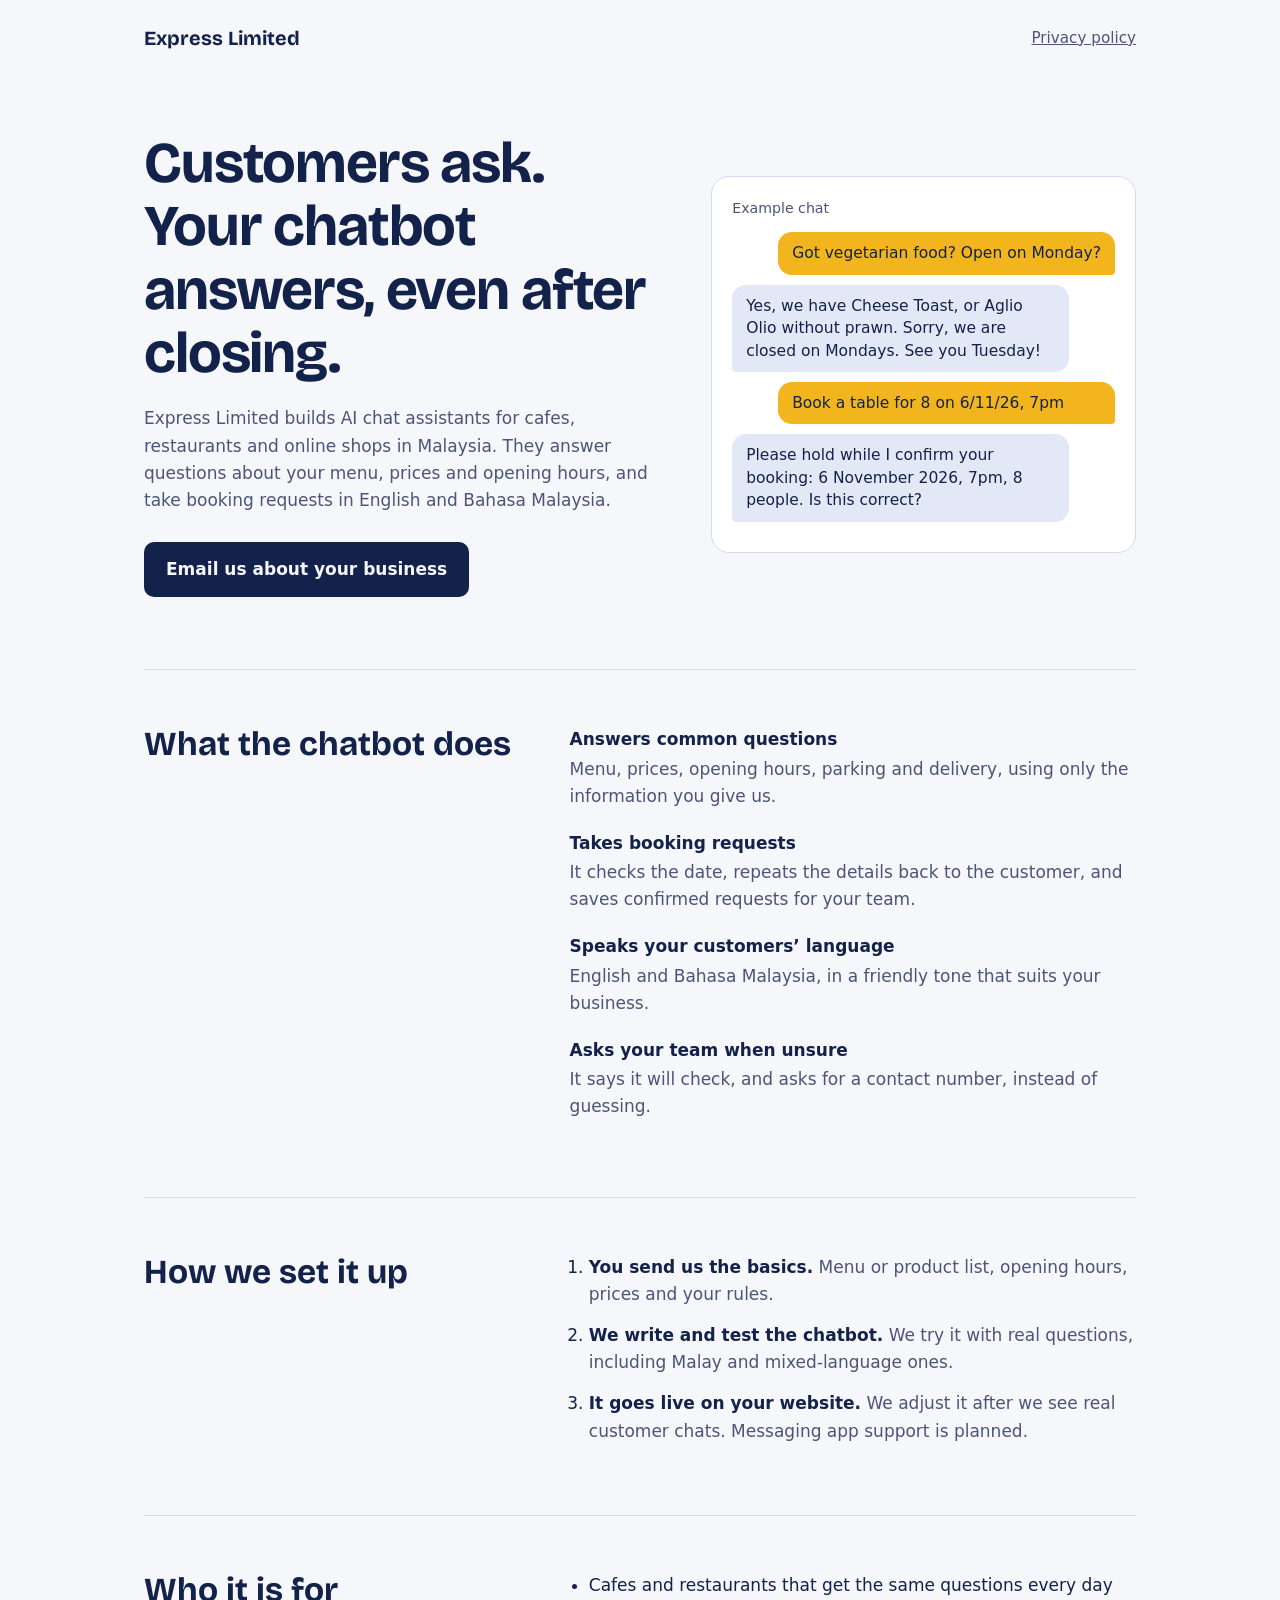
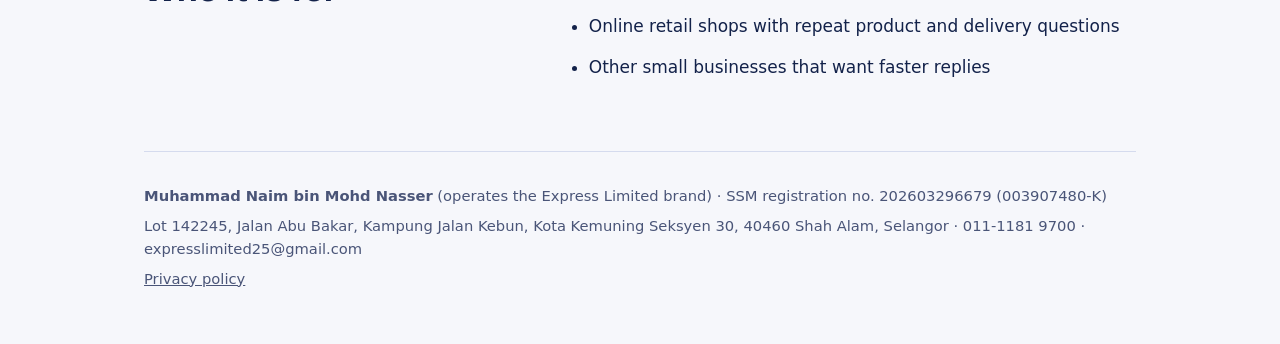
==== index.html @ d485f442 "Add files via upload" ====
<!DOCTYPE html>
<html lang="en">
<head>
<meta charset="UTF-8">
<meta name="viewport" content="width=device-width, initial-scale=1">
<title>Express Limited | AI chatbots for small businesses in Malaysia</title>
<meta name="description" content="Express Limited builds AI chat assistants for cafes, restaurants and online shops in Malaysia.">
<link rel="preconnect" href="https://fonts.googleapis.com">
<link rel="preconnect" href="https://fonts.gstatic.com" crossorigin>
<link href="https://fonts.googleapis.com/css2?family=Bricolage+Grotesque:wght@600;700&display=swap" rel="stylesheet">
<link rel="stylesheet" href="style.css">
</head>
<body>
<div class="wrap">
  <div class="top">
    <a class="brand" href="index.html">Express Limited</a>
    <a class="link" href="privacy.html">Privacy policy</a>
  </div>

  <main>
    <section class="hero">
      <div>
        <h1>Customers ask. Your chatbot answers, even after closing.</h1>
        <p class="lead">Express Limited builds AI chat assistants for cafes, restaurants and online shops in Malaysia. They answer questions about your menu, prices and opening hours, and take booking requests in English and Bahasa Malaysia.</p>
        <a class="btn" href="mailto:expresslimited25@gmail.com">Email us about your business</a>
      </div>
      <div class="chat" aria-label="Example chat">
        <small>Example chat</small>
        <p class="bubble me">Got vegetarian food? Open on Monday?</p>
        <p class="bubble bot">Yes, we have Cheese Toast, or Aglio Olio without prawn. Sorry, we are closed on Mondays. See you Tuesday!</p>
        <p class="bubble me">Book a table for 8 on 6/11/26, 7pm</p>
        <p class="bubble bot">Please hold while I confirm your booking: 6 November 2026, 7pm, 8 people. Is this correct?</p>
      </div>
    </section>

    <section class="section">
      <h2>What the chatbot does</h2>
      <dl>
        <dt>Answers common questions</dt>
        <dd>Menu, prices, opening hours, parking and delivery, using only the information you give us.</dd>
        <dt>Takes booking requests</dt>
        <dd>It checks the date, repeats the details back to the customer, and saves confirmed requests for your team.</dd>
        <dt>Speaks your customers’ language</dt>
        <dd>English and Bahasa Malaysia, in a friendly tone that suits your business.</dd>
        <dt>Asks your team when unsure</dt>
        <dd>It says it will check, and asks for a contact number, instead of guessing.</dd>
      </dl>
    </section>

    <section class="section">
      <h2>How we set it up</h2>
      <ol>
        <li><strong>You send us the basics.</strong> <span>Menu or product list, opening hours, prices and your rules.</span></li>
        <li><strong>We write and test the chatbot.</strong> <span>We try it with real questions, including Malay and mixed-language ones.</span></li>
        <li><strong>It goes live on your website.</strong> <span>We adjust it after we see real customer chats. Messaging app support is planned.</span></li>
      </ol>
    </section>

    <section class="section">
      <h2>Who it is for</h2>
      <ul class="plain">
        <li>Cafes and restaurants that get the same questions every day</li>
        <li>Online retail shops with repeat product and delivery questions</li>
        <li>Other small businesses that want faster replies</li>
      </ul>
    </section>
  </main>

  <footer>
    <p><strong>Muhammad Naim bin Mohd Nasser</strong> (operates the Express Limited brand) &middot; SSM registration no. 202603296679 (003907480-K)</p>
    <p>Lot 142245, Jalan Abu Bakar, Kampung Jalan Kebun, Kota Kemuning Seksyen 30, 40460 Shah Alam, Selangor &middot; 011-1181 9700 &middot; expresslimited25@gmail.com</p>
    <p><a href="privacy.html">Privacy policy</a></p>
  </footer>
</div>
</body>
</html>
---- style.css ----
:root{--navy:#13224A;--paper:#F6F7FB;--turmeric:#F2B51D;--mist:#E3E8F7;--muted:#4A5578;--line:#D5DBEE}
*{box-sizing:border-box}
body{margin:0;background:var(--paper);color:var(--navy);font:17px/1.6 system-ui,-apple-system,"Segoe UI",Roboto,sans-serif}
h1,h2,h3{font-family:"Bricolage Grotesque",system-ui,sans-serif;line-height:1.1;margin:0}
a{color:inherit}
.wrap{max-width:1040px;margin:0 auto;padding:0 24px}
.top{display:flex;justify-content:space-between;align-items:center;padding:22px 0}
.brand{font-family:"Bricolage Grotesque",system-ui,sans-serif;font-weight:700;font-size:1.25rem;text-decoration:none}
.top a.link{font-size:.95rem;color:var(--muted)}
.hero{display:grid;grid-template-columns:1.1fr .9fr;gap:48px;align-items:center;padding:56px 0 72px}
h1{font-size:clamp(2.2rem,5vw,3.6rem);letter-spacing:-.02em}
.lead{color:var(--muted);max-width:34rem;margin:20px 0 28px}
.btn{display:inline-block;background:var(--navy);color:var(--paper);padding:14px 22px;border-radius:10px;font-weight:600;text-decoration:none}
.btn:hover{text-decoration:underline}
a:focus-visible,.btn:focus-visible{outline:3px solid var(--turmeric);outline-offset:3px}
.chat{background:#fff;border:1px solid var(--line);border-radius:18px;padding:20px}
.chat small{display:block;color:var(--muted);margin-bottom:12px}
.bubble{max-width:88%;padding:10px 14px;border-radius:14px;margin:0 0 10px;font-size:.97rem;line-height:1.45}
.me{background:var(--turmeric);margin-left:auto;border-bottom-right-radius:4px}
.bot{background:var(--mist);border-bottom-left-radius:4px}
.section{border-top:1px solid var(--line);padding:56px 0;display:grid;grid-template-columns:.8fr 1.2fr;gap:48px}
h2{font-size:clamp(1.6rem,3vw,2.1rem)}
dl{margin:0}
dt{font-weight:700}
dd{margin:2px 0 20px;color:var(--muted)}
ol{margin:0;padding-left:1.2rem}
li{margin-bottom:14px}
li span{color:var(--muted)}
ul.plain{margin:0;padding-left:1.2rem}
footer{border-top:1px solid var(--line);padding:32px 0 48px;color:var(--muted);font-size:.92rem}
footer p{margin:0 0 6px}
.ph{background:rgba(242,181,29,.35);padding:0 3px;border-radius:3px}
.doc{max-width:720px;padding:24px 0 64px}
.doc h1{font-size:clamp(2rem,4vw,2.8rem);margin-bottom:8px}
.doc h2{font-size:1.35rem;margin:32px 0 8px}
.doc p,.doc li{color:var(--navy)}
.doc .meta{color:var(--muted)}
@media (max-width:820px){.hero,.section{grid-template-columns:1fr;gap:28px}.hero{padding-top:24px}}
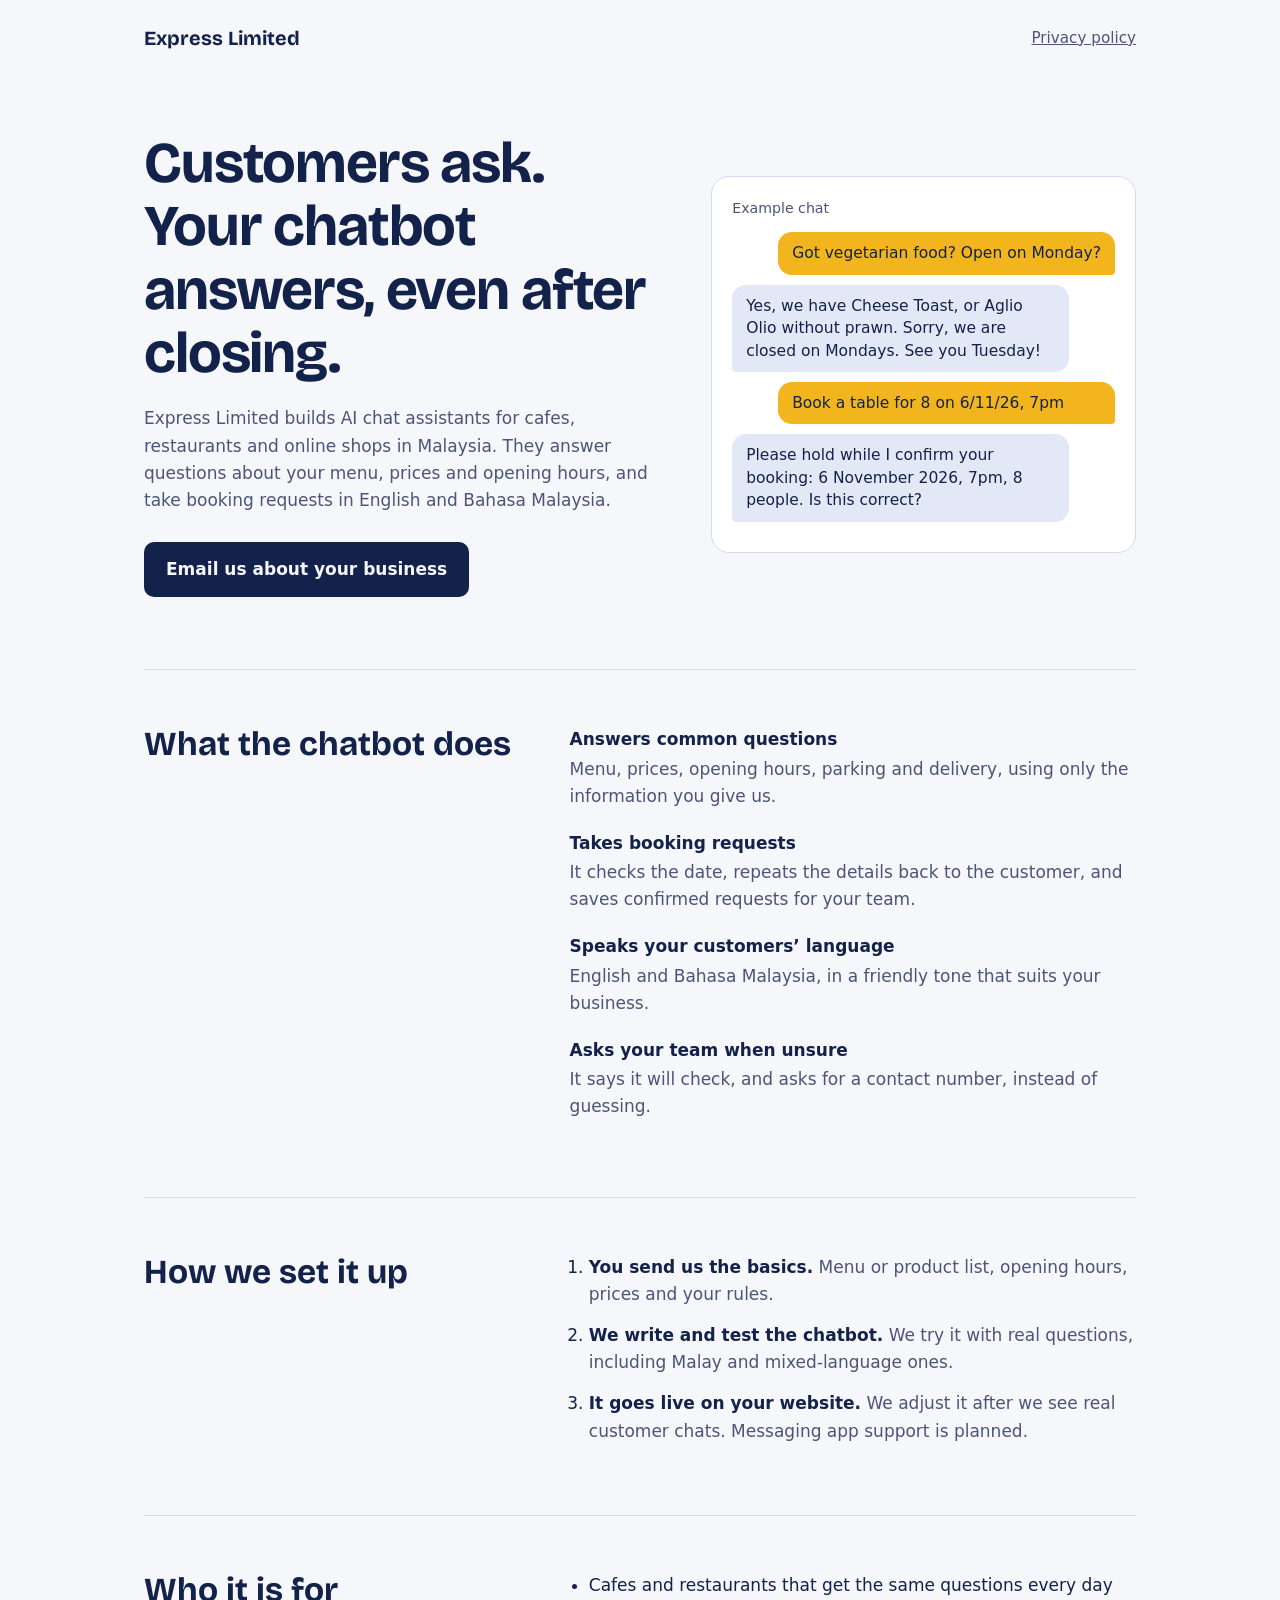
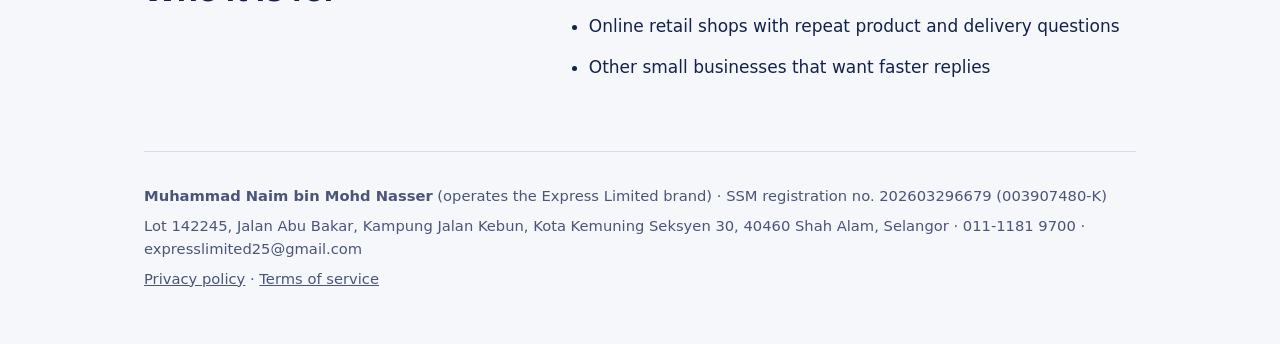
==== commit edf8c695: "Add files via upload" ====
--- a/index.html
+++ b/index.html
@@ -69,7 +69,7 @@
   <footer>
     <p><strong>Muhammad Naim bin Mohd Nasser</strong> (operates the Express Limited brand) &middot; SSM registration no. 202603296679 (003907480-K)</p>
     <p>Lot 142245, Jalan Abu Bakar, Kampung Jalan Kebun, Kota Kemuning Seksyen 30, 40460 Shah Alam, Selangor &middot; 011-1181 9700 &middot; expresslimited25@gmail.com</p>
-    <p><a href="privacy.html">Privacy policy</a></p>
+    <p><a href="privacy.html">Privacy policy</a> &middot; <a href="terms.html">Terms of service</a></p>
   </footer>
 </div>
 </body>
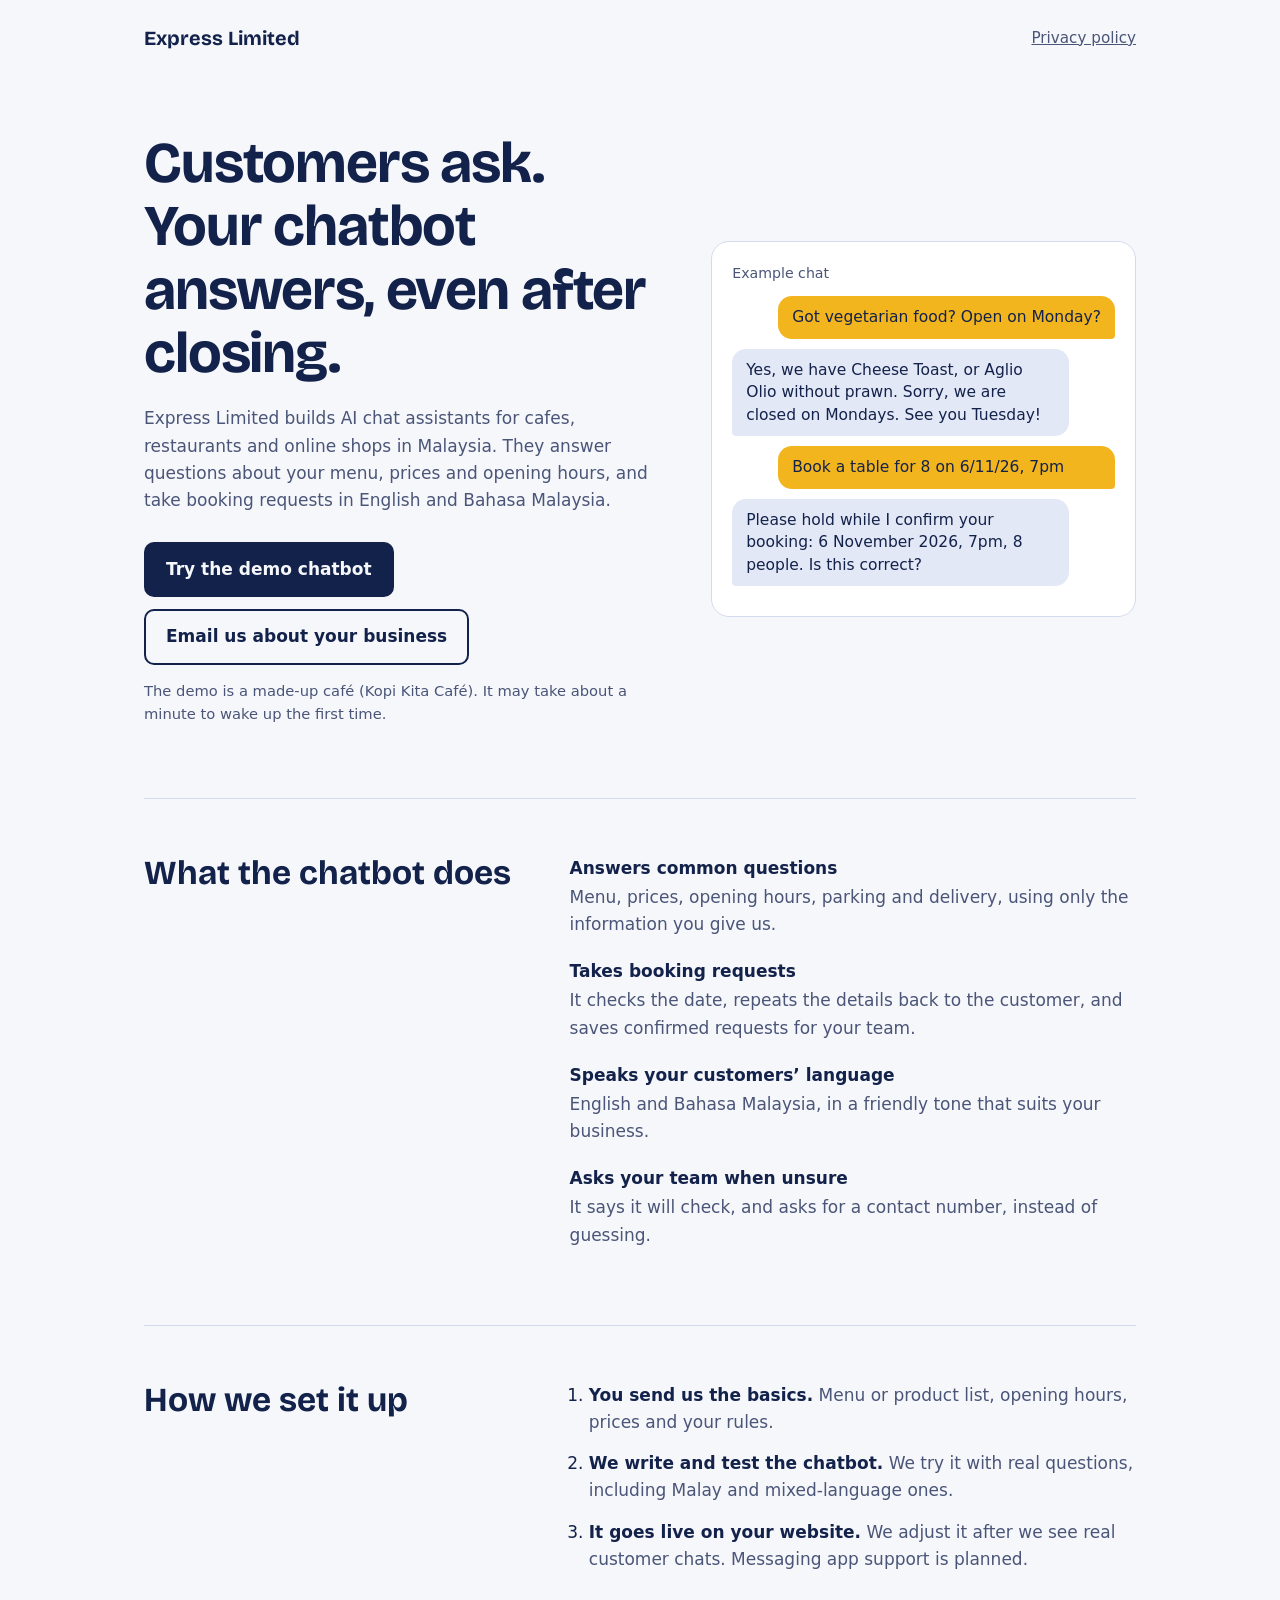
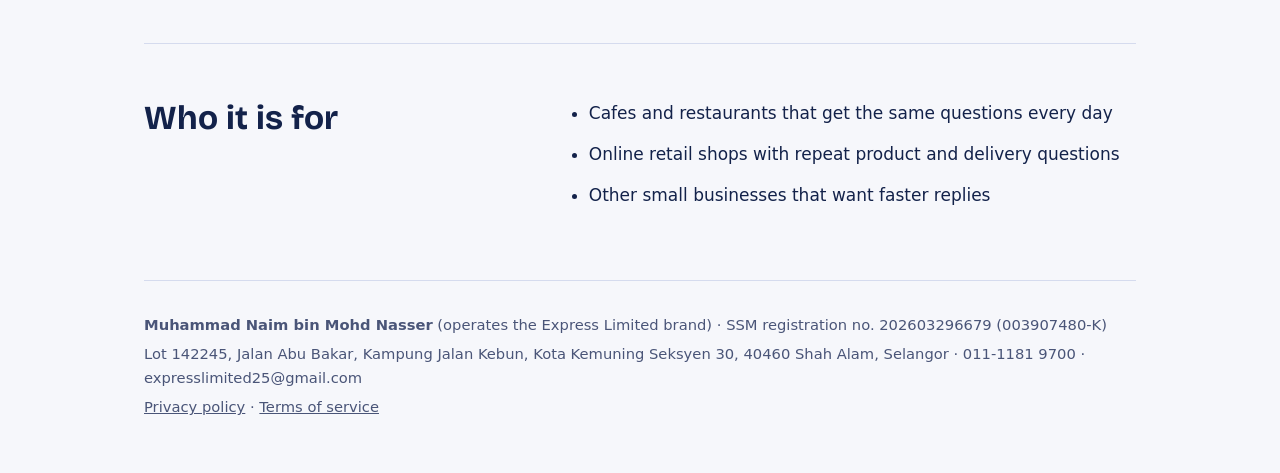
==== commit 518401cf: "Add Try the demo chatbot button Co-Authored-By: Claude Sonnet 5.5 <noreply@anthropic.com> Claude-Ses" ====
--- a/index.html
+++ b/index.html
@@ -22,7 +22,11 @@
       <div>
         <h1>Customers ask. Your chatbot answers, even after closing.</h1>
         <p class="lead">Express Limited builds AI chat assistants for cafes, restaurants and online shops in Malaysia. They answer questions about your menu, prices and opening hours, and take booking requests in English and Bahasa Malaysia.</p>
-        <a class="btn" href="mailto:expresslimited25@gmail.com">Email us about your business</a>
+        <p class="actions">
+          <a class="btn" href="https://kopi-kita-chatbot.onrender.com/">Try the demo chatbot</a>
+          <a class="btn alt" href="mailto:expresslimited25@gmail.com">Email us about your business</a>
+        </p>
+        <p class="note">The demo is a made-up caf&eacute; (Kopi Kita Caf&eacute;). It may take about a minute to wake up the first time.</p>
       </div>
       <div class="chat" aria-label="Example chat">
         <small>Example chat</small>
--- a/style.css
+++ b/style.css
@@ -12,6 +12,9 @@
 .lead{color:var(--muted);max-width:34rem;margin:20px 0 28px}
 .btn{display:inline-block;background:var(--navy);color:var(--paper);padding:14px 22px;border-radius:10px;font-weight:600;text-decoration:none}
 .btn:hover{text-decoration:underline}
+.actions{display:flex;flex-wrap:wrap;gap:12px;margin:0}
+.btn.alt{background:transparent;color:var(--navy);border:2px solid var(--navy);padding:12px 20px}
+.note{color:var(--muted);font-size:.92rem;margin:14px 0 0;max-width:34rem}
 a:focus-visible,.btn:focus-visible{outline:3px solid var(--turmeric);outline-offset:3px}
 .chat{background:#fff;border:1px solid var(--line);border-radius:18px;padding:20px}
 .chat small{display:block;color:var(--muted);margin-bottom:12px}
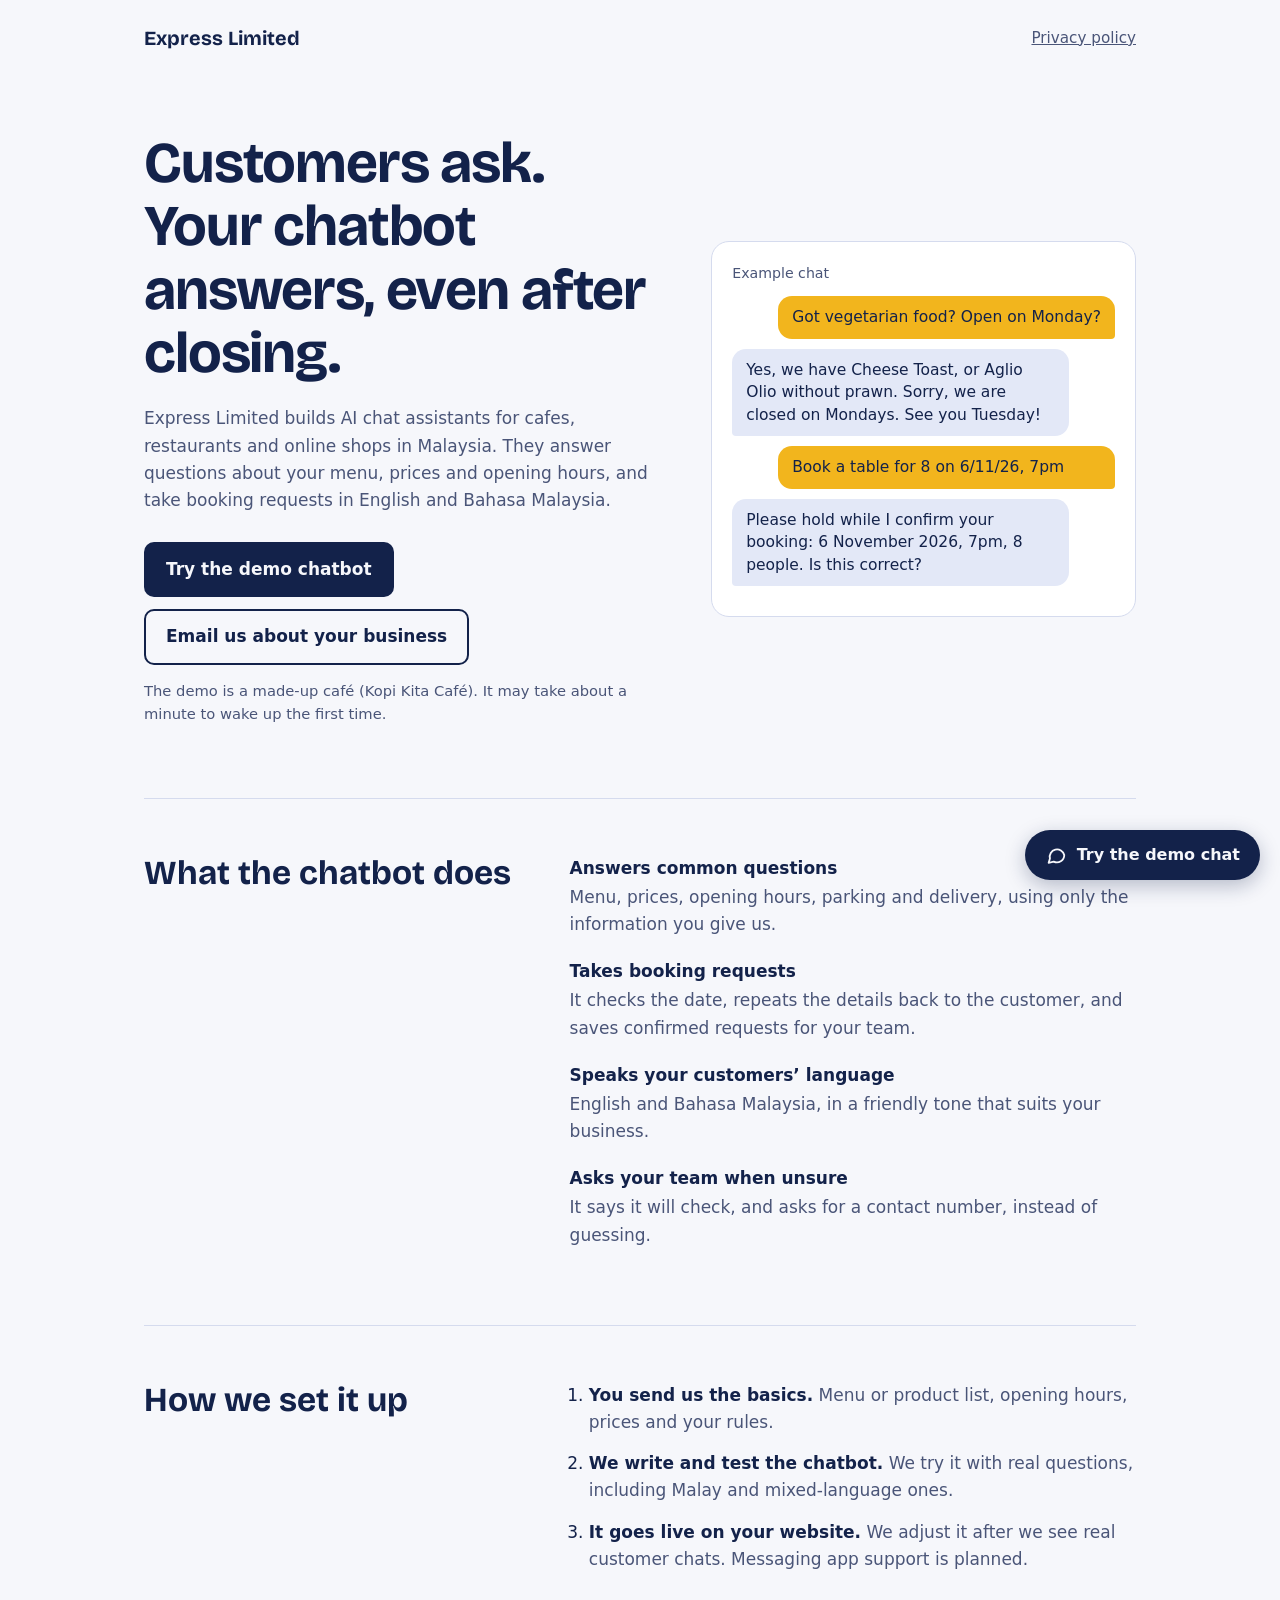
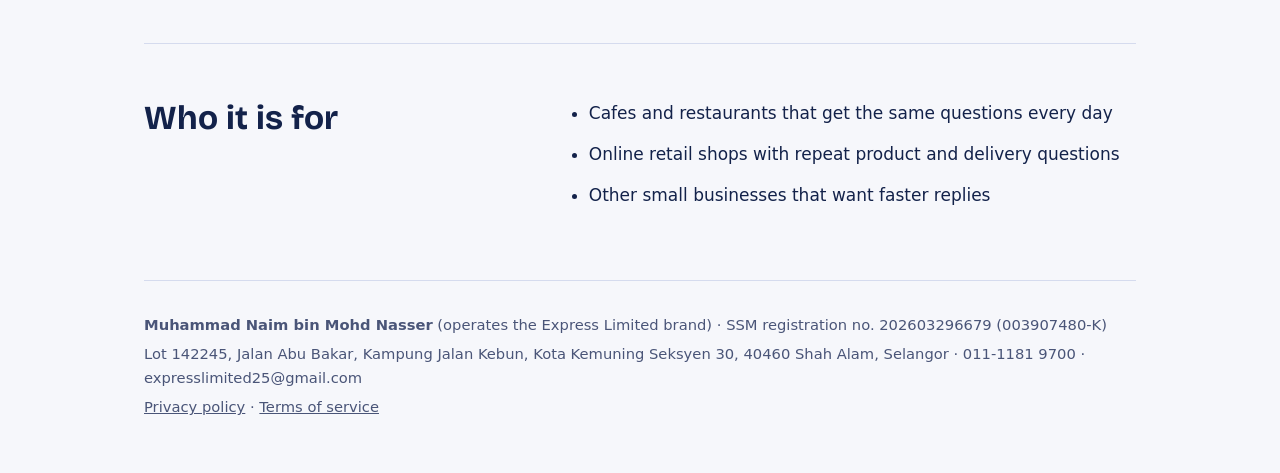
==== commit c8d02ee8: "Add floating demo chat bubble Co-Authored-By: Claude Sonnet 5.5 <noreply@anthropic.com> Claude-Sessi" ====
--- a/index.html
+++ b/index.html
@@ -76,5 +76,6 @@
     <p><a href="privacy.html">Privacy policy</a> &middot; <a href="terms.html">Terms of service</a></p>
   </footer>
 </div>
+<script src="chat-bubble.js" defer></script>
 </body>
 </html>
--- a/style.css
+++ b/style.css
@@ -39,3 +39,14 @@
 .doc p,.doc li{color:var(--navy)}
 .doc .meta{color:var(--muted)}
 @media (max-width:820px){.hero,.section{grid-template-columns:1fr;gap:28px}.hero{padding-top:24px}}
+.chat-fab{position:fixed;right:20px;bottom:20px;z-index:50;display:inline-flex;align-items:center;gap:10px;background:var(--navy);color:var(--paper);border:0;border-radius:999px;padding:14px 20px;font:600 1rem/1 system-ui,-apple-system,"Segoe UI",Roboto,sans-serif;cursor:pointer;box-shadow:0 6px 20px rgba(19,34,74,.28)}
+.chat-fab:hover{background:#1c3170}
+.chat-fab:focus-visible,.chat-close:focus-visible{outline:3px solid var(--turmeric);outline-offset:3px}
+.chat-panel{position:fixed;right:20px;bottom:84px;z-index:50;width:min(380px,calc(100vw - 32px));height:min(600px,calc(100vh - 110px));display:flex;flex-direction:column;background:#fff;border:1px solid var(--line);border-radius:16px;overflow:hidden;box-shadow:0 12px 40px rgba(19,34,74,.25)}
+.chat-panel[hidden]{display:none}
+.chat-panel-bar{display:flex;justify-content:space-between;align-items:center;background:var(--navy);color:var(--paper);padding:10px 14px;font-weight:600;font-size:.95rem}
+.chat-close{background:transparent;color:inherit;border:0;font-size:1.6rem;line-height:1;cursor:pointer;padding:0 6px;border-radius:6px}
+.chat-panel-body{position:relative;flex:1;background:var(--mist)}
+.chat-panel-body iframe{position:absolute;inset:0;width:100%;height:100%;border:0;background:transparent}
+.chat-loading{margin:0;padding:20px;color:var(--muted);font-size:.95rem}
+@media (max-width:480px){.chat-fab span{display:none}.chat-fab{padding:16px}.chat-panel{right:16px;bottom:80px;width:calc(100vw - 32px)}}
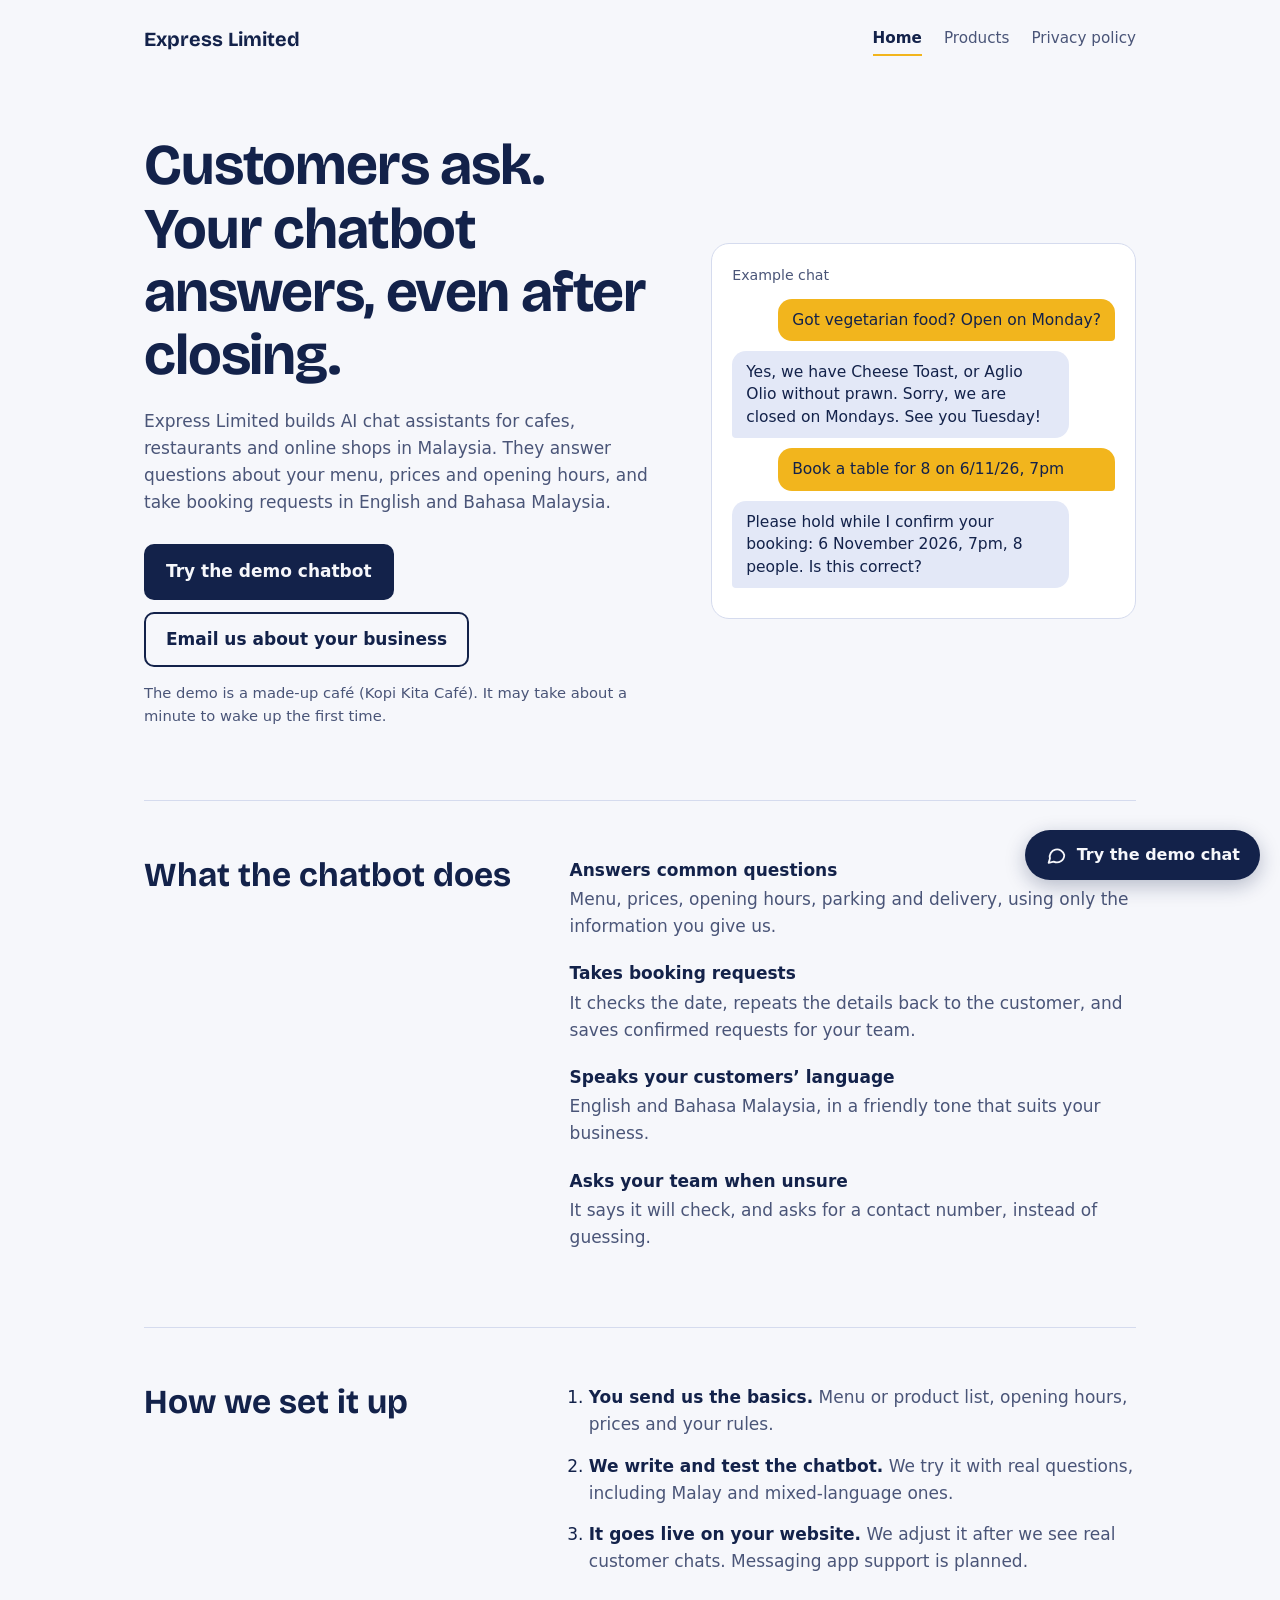
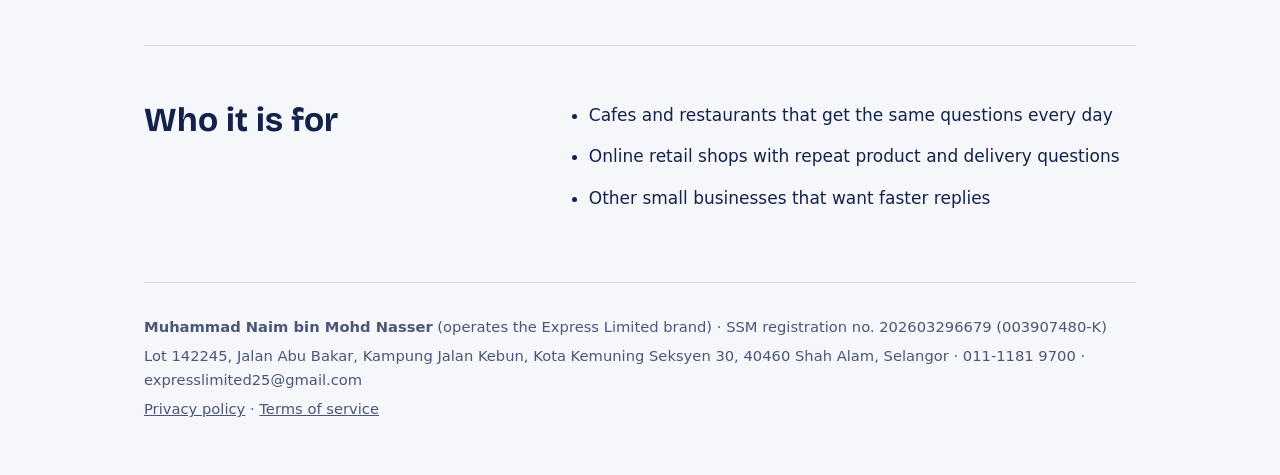
==== commit f2ad71bc: "Add Products page and nav tab (chatbot, BizCard AI, LittleSteps) Co-Authored-By: Claude Sonnet 5.5 <" ====
--- a/index.html
+++ b/index.html
@@ -14,7 +14,11 @@
 <div class="wrap">
   <div class="top">
     <a class="brand" href="index.html">Express Limited</a>
-    <a class="link" href="privacy.html">Privacy policy</a>
+    <nav class="nav" aria-label="Main">
+      <a href="index.html" aria-current="page">Home</a>
+      <a href="products.html">Products</a>
+      <a href="privacy.html">Privacy policy</a>
+    </nav>
   </div>
 
   <main>
--- a/style.css
+++ b/style.css
@@ -4,9 +4,12 @@
 h1,h2,h3{font-family:"Bricolage Grotesque",system-ui,sans-serif;line-height:1.1;margin:0}
 a{color:inherit}
 .wrap{max-width:1040px;margin:0 auto;padding:0 24px}
-.top{display:flex;justify-content:space-between;align-items:center;padding:22px 0}
-.brand{font-family:"Bricolage Grotesque",system-ui,sans-serif;font-weight:700;font-size:1.25rem;text-decoration:none}
-.top a.link{font-size:.95rem;color:var(--muted)}
+.top{display:flex;justify-content:space-between;align-items:center;flex-wrap:wrap;gap:8px 20px;padding:22px 0}
+.brand{font-family:"Bricolage Grotesque",system-ui,sans-serif;font-weight:700;font-size:1.25rem;text-decoration:none;white-space:nowrap}
+.nav{display:flex;flex-wrap:wrap;gap:6px 22px;align-items:center}
+.nav a{font-size:.95rem;color:var(--muted);text-decoration:none;padding:4px 0;border-bottom:2px solid transparent}
+.nav a:hover{color:var(--navy);border-bottom-color:var(--line)}
+.nav a[aria-current="page"]{color:var(--navy);font-weight:600;border-bottom-color:var(--turmeric)}
 .hero{display:grid;grid-template-columns:1.1fr .9fr;gap:48px;align-items:center;padding:56px 0 72px}
 h1{font-size:clamp(2.2rem,5vw,3.6rem);letter-spacing:-.02em}
 .lead{color:var(--muted);max-width:34rem;margin:20px 0 28px}
@@ -50,3 +53,24 @@
 .chat-panel-body iframe{position:absolute;inset:0;width:100%;height:100%;border:0;background:transparent}
 .chat-loading{margin:0;padding:20px;color:var(--muted);font-size:.95rem}
 @media (max-width:480px){.chat-fab span{display:none}.chat-fab{padding:16px}.chat-panel{right:16px;bottom:80px;width:calc(100vw - 32px)}}
+
+.page-head{padding:40px 0 36px;max-width:42rem}
+.page-head h1{font-size:clamp(2.1rem,4.5vw,3.2rem)}
+.page-head .lead{margin:16px 0 0}
+.products{display:grid;grid-template-columns:repeat(3,1fr);gap:20px;padding:8px 0 64px;margin:0;list-style:none}
+.card{display:flex;flex-direction:column;background:#fff;border:1px solid var(--line);border-radius:18px;padding:26px}
+.card h2{font-size:1.5rem;margin:12px 0 6px}
+.card .what{color:var(--muted);margin:0 0 14px}
+.card ul{margin:0 0 16px;padding-left:1.1rem}
+.card li{margin-bottom:6px;color:var(--navy)}
+.card .for{font-size:.93rem;color:var(--muted);margin:0 0 18px}
+.card .for strong{color:var(--navy)}
+.card .actions{margin-top:auto}
+.card .btn{padding:12px 18px;font-size:.97rem}
+.card .btn.alt{padding:10px 16px}
+.tag{align-self:flex-start;font-size:.8rem;font-weight:700;letter-spacing:.02em;text-transform:uppercase;padding:4px 10px;border-radius:999px;background:var(--mist);color:var(--navy)}
+.tag.live{background:var(--turmeric)}
+.card .status{color:var(--muted);font-size:.9rem;margin:14px 0 0}
+.products-note{border-top:1px solid var(--line);padding:28px 0 40px;color:var(--muted);font-size:.95rem;max-width:44rem}
+.products-note p{margin:0 0 8px}
+@media (max-width:900px){.products{grid-template-columns:1fr}}
